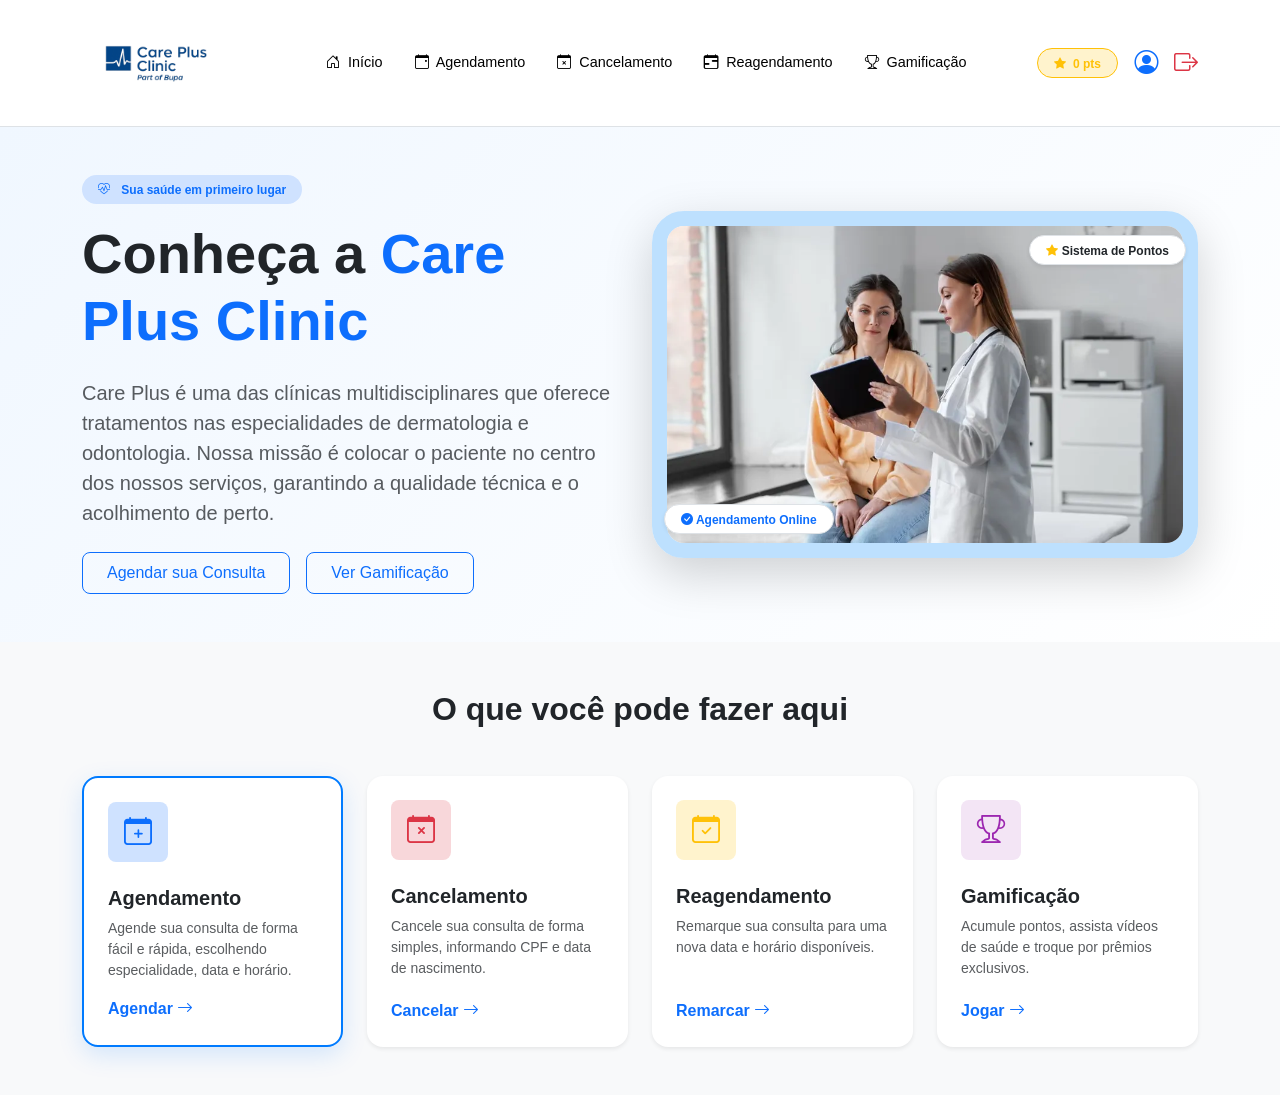
==== src/pages/index.html @ 4ae7d3d8 "MERGE" ====
<!DOCTYPE html>
<html lang="pt-BR">
<head>
    <meta charset="UTF-8">
    <meta name="viewport" content="width=device-width, initial-scale=1.0">
    
    
    <!-- CSS BOOTSTAP -->
    <link href="https://cdn.jsdelivr.net/npm/bootstrap@5.3.3/dist/css/bootstrap.min.css" rel="stylesheet">
    
    <!-- link icone-->
    <link rel="stylesheet" href="https://cdn.jsdelivr.net/npm/bootstrap-icons@1.11.3/font/bootstrap-icons.min.css">
    
    <!-- CSS externo -->
    <link rel="stylesheet" href="../css/index.css">

    <title>Care Plus - Home</title>
</head>


<body>

    <!-- Navbar -->
    <nav class="navbar navbar-expand-lg navbar-light bg-white border-bottom sticky-top">
        <div class="container">
            <a class="navbar-brand d-flex align-items-center" href="../pages/index.html">
                <img src="../images/LogoCarePlus.png" alt="Logo" class="me-2">
            </a>
            
            <button class="navbar-toggler" type="button" data-bs-toggle="collapse" data-bs-target="#navbarNav">
                <span class="navbar-toggler-icon"></span>
            </button>

            <div class="collapse navbar-collapse" id="navbarNav">
                <ul class="navbar-nav mx-auto mb-2 mb-lg-0 gap-3">
                    <li class="nav-item"><a class="nav-link " href="../pages/index.html"><i class="bi bi-house-door me-1"></i> Início</a></li>
                    <li class="nav-item"><a class="nav-link" href="../pages/agendamento.html"><i class="bi bi-calendar-event me-1"></i> Agendamento</a></li>
                    <li class="nav-item"><a class="nav-link" href="#"><i class="bi bi-calendar-x me-1"></i> Cancelamento</a></li>
                    <li class="nav-item"><a class="nav-link" href="../pages/reagendamento.html"><i class="bi bi-calendar-range me-1"></i> Reagendamento</a></li>
                    <li class="nav-item"><a class="nav-link" href="../pages/game.html"><i class="bi bi-trophy me-1"></i> Gamificação</a></li>
                </ul>
                <div class="d-flex align-items-center gap-3">
                    <span class="badge rounded-pill bg-warning-subtle text-warning border border-warning px-3 py-2">
                        <i class="bi bi-star-fill me-1"></i> 0 pts
                    </span>
                    <a href="#" class="text-primary fs-4"><i class="bi bi-person-circle"></i></a>
                    <a href="login.html" class="text-danger fs-4"><i class="bi bi-box-arrow-right"></i></a>
                </div>
            </div>
        </div>
    </nav>

    <header class="hero-section py-5">
        <div class="container">
            <div class="row align-items-center">
                <div class="col-lg-6 mb-5 mb-lg-0">
                    <span class="badge rounded-pill bg-primary-subtle text-primary mb-3 px-3 py-2">
                        <i class="bi bi-heart-pulse me-2"></i> Sua saúde em primeiro lugar
                    </span>
                    <h1 class="display-4 fw-bold mb-4">Conheça a <span class="text-primary">Care Plus Clinic</span></h1>
                    <p class="text-muted lead mb-4">
                        Care Plus é uma das clínicas multidisciplinares que oferece tratamentos nas especialidades de dermatologia e odontologia. Nossa missão é colocar o paciente no centro dos nossos serviços, garantindo a qualidade técnica e o acolhimento de perto.
                    </p>
                    <div class="d-flex gap-3">
                        <button onclick="irParaAgendamento()" class="btn btn-outline-primary px-4 py-2 rounded-3">Agendar sua Consulta</button>
                        <button onclick="irParaGamificacao()" class="btn btn-outline-primary px-4 py-2 rounded-3">Ver Gamificação</button>
                    </div>
                </div>
                <div class="col-lg-6 text-center position-relative">
                    <div class="image-container shadow-lg rounded-5 overflow-hidden">
                        <img src="../images/medico.jpg" alt="Médico" class="img-fluid">
                        
                        <span class="position-absolute top-0 end-0 m-4 badge bg-white text-dark shadow-sm py-2 px-3 rounded-pill border">
                            <i class="bi bi-star-fill text-warning"></i> Sistema de Pontos
                        </span>
                        <span class="position-absolute bottom-0 start-0 m-4 badge bg-white text-primary shadow-sm py-2 px-3 rounded-pill border">
                            <i class="bi bi-check-circle-fill"></i> Agendamento Online
                        </span>
                    </div>
                </div>
            </div>
        </div>
    </header>

    <!-- Services Section -->
    <section class="services-section py-5 bg-light">
        <div class="container">
            <h2 class="text-center fw-bold mb-5">O que você pode fazer aqui</h2>
            <div class="row g-4">
                <!-- Card 1 -->
                <div class="col-md-3">
                    <div class="card h-100 border-0 shadow-sm p-4 rounded-4 service-card active-card">
                        <div class="icon-box bg-primary-subtle rounded-3 mb-4">
                            <i class="bi bi-calendar-plus text-primary fs-3"></i>
                        </div>
                        <h4 class="fw-bold h5">Agendamento</h4>
                        <p class="text-muted small">Agende sua consulta de forma fácil e rápida, escolhendo especialidade, data e horário.</p>
                        <a href="../pages/agendamento.html" class="mt-auto text-decoration-none fw-bold">Agendar <i class="bi bi-arrow-right"></i></a>
                    </div>
                </div>
                <!-- Card 2 -->
                <div class="col-md-3">
                    <div class="card h-100 border-0 shadow-sm p-4 rounded-4 service-card">
                        <div class="icon-box bg-danger-subtle rounded-3 mb-4">
                            <i class="bi bi-calendar-x text-danger fs-3"></i>
                        </div>
                        <h4 class="fw-bold h5">Cancelamento</h4>
                        <p class="text-muted small">Cancele sua consulta de forma simples, informando CPF e data de nascimento.</p>
                        <a href="#" class="mt-auto text-decoration-none fw-bold">Cancelar <i class="bi bi-arrow-right"></i></a>
                    </div>
                </div>
                <!-- Card 3 -->
                <div class="col-md-3">
                    <div class="card h-100 border-0 shadow-sm p-4 rounded-4 service-card">
                        <div class="icon-box bg-warning-subtle rounded-3 mb-4">
                            <i class="bi bi-calendar-check text-warning fs-3"></i>
                        </div>
                        <h4 class="fw-bold h5">Reagendamento</h4>
                        <p class="text-muted small">Remarque sua consulta para uma nova data e horário disponíveis.</p>
                        <a href="../pages/reagendamento.html" class="mt-auto text-decoration-none fw-bold">Remarcar <i class="bi bi-arrow-right"></i></a>
                    </div>
                </div>
                <!-- Card 4 -->
                <div class="col-md-3">
                    <div class="card h-100 border-0 shadow-sm p-4 rounded-4 service-card">
                        <div class="icon-box bg-purple-subtle rounded-3 mb-4">
                            <i class="bi bi-trophy text-purple fs-3"></i>
                        </div>
                        <h4 class="fw-bold h5">Gamificação</h4>
                        <p class="text-muted small">Acumule pontos, assista vídeos de saúde e troque por prêmios exclusivos.</p>
                        <a href="../pages/game.html" class="mt-auto text-decoration-none fw-bold">Jogar <i class="bi bi-arrow-right"></i></a>
                    </div>
                </div>
            </div>
        </div>
    </section>

    <script src="https://cdn.jsdelivr.net/npm/bootstrap@5.3.3/dist/js/bootstrap.bundle.min.js"></script>
    <script src="../js/index.js"></script>
</body>
</html>
---- src/css/index.css ----
body {
    font-family: 'Segoe UI', Tahoma, Geneva, Verdana, sans-serif;
    background-color: #f8faff;
}


.nav-link {
    font-size: 0.9rem;
    color: black ;
}

.nav-link.active, .nav-link:hover {
    color: #007bff;
}

.hero-section {
    background: linear-gradient(135deg, #f0f7ff 0%, #ffffff 100%);
}

.image-container {
    border: 15px solid #bde0fe;
    transition: transform 0.3s ease;
}

.image-container:hover {
    transform: scale(1.02);
}


.service-card {
    transition: all 0.3s ease;
    cursor: pointer;
}

.service-card:hover {
    transform: translateY(-10px);
    box-shadow: 0 1rem 3rem rgba(0,0,0,.1) !important;
}

.service-card.active-card {
    border: 2px solid #007bff !important;
    background-color: #ffffff;
    box-shadow: 0 0.5rem 1.5rem rgba(0, 123, 255, 0.15) !important;
}

.icon-box {
    width: 60px;
    height: 60px;
    display: flex;
    align-items: center;
    justify-content: center;
}

.bg-purple-subtle {
    background-color:#f3e5f5;
}

.text-purple {
    color: #9c27b0;
}

.me-2{
    max-width: 150px;
}
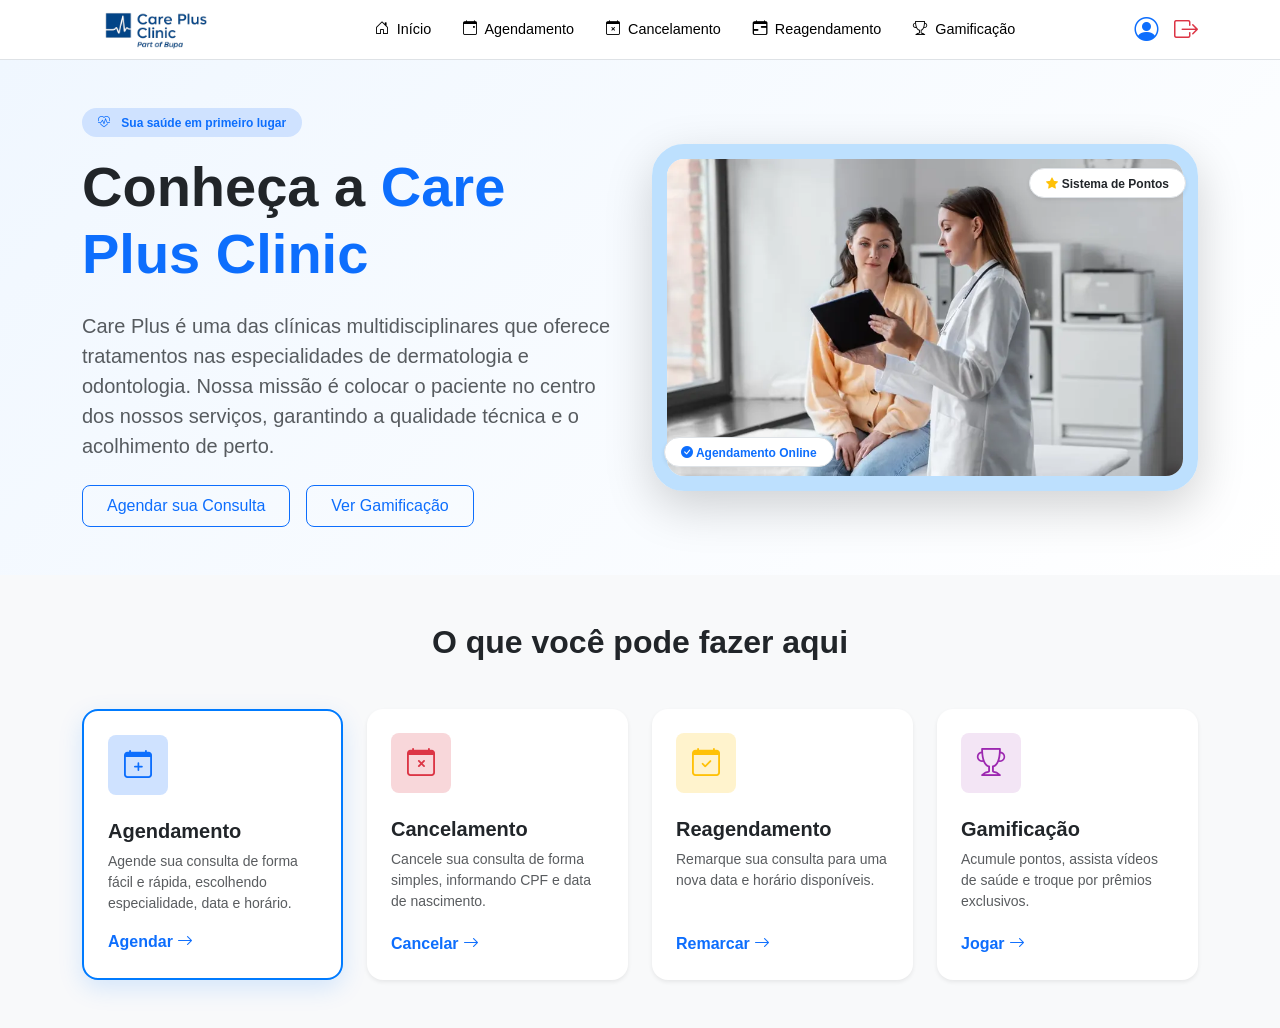
==== commit 618149c5: "remove stars" ====
--- a/src/pages/index.html
+++ b/src/pages/index.html
@@ -10,6 +10,10 @@
     
     <!-- link icone-->
     <link rel="stylesheet" href="https://cdn.jsdelivr.net/npm/bootstrap-icons@1.11.3/font/bootstrap-icons.min.css">
+
+    <!-- Google Fonts -->
+    <link href="https://fonts.googleapis.com/css2?family=Montserrat:wght@300;400;500;600;700;800;900&display=swap"
+        rel="stylesheet">
     
     <!-- CSS externo -->
     <link rel="stylesheet" href="../css/index.css">
@@ -35,13 +39,11 @@
                 <ul class="navbar-nav mx-auto mb-2 mb-lg-0 gap-3">
                     <li class="nav-item"><a class="nav-link " href="../pages/index.html"><i class="bi bi-house-door me-1"></i> Início</a></li>
                     <li class="nav-item"><a class="nav-link" href="../pages/agendamento.html"><i class="bi bi-calendar-event me-1"></i> Agendamento</a></li>
-                    <li class="nav-item"><a class="nav-link" href="#"><i class="bi bi-calendar-x me-1"></i> Cancelamento</a></li>
+                    <li class="nav-item"><a class="nav-link" href="../pages/cancelation.html"><i class="bi bi-calendar-x me-1"></i> Cancelamento</a></li>
                     <li class="nav-item"><a class="nav-link" href="../pages/reagendamento.html"><i class="bi bi-calendar-range me-1"></i> Reagendamento</a></li>
                     <li class="nav-item"><a class="nav-link" href="../pages/game.html"><i class="bi bi-trophy me-1"></i> Gamificação</a></li>
                 </ul>
                 <div class="d-flex align-items-center gap-3">
-                    <span class="badge rounded-pill bg-warning-subtle text-warning border border-warning px-3 py-2">
-                        <i class="bi bi-star-fill me-1"></i> 0 pts
                     </span>
                     <a href="#" class="text-primary fs-4"><i class="bi bi-person-circle"></i></a>
                     <a href="login.html" class="text-danger fs-4"><i class="bi bi-box-arrow-right"></i></a>
@@ -106,7 +108,7 @@
                         </div>
                         <h4 class="fw-bold h5">Cancelamento</h4>
                         <p class="text-muted small">Cancele sua consulta de forma simples, informando CPF e data de nascimento.</p>
-                        <a href="#" class="mt-auto text-decoration-none fw-bold">Cancelar <i class="bi bi-arrow-right"></i></a>
+                        <a href="../pages/cancelation.html" class="mt-auto text-decoration-none fw-bold">Cancelar <i class="bi bi-arrow-right"></i></a>
                     </div>
                 </div>
                 <!-- Card 3 -->
--- a/src/css/index.css
+++ b/src/css/index.css
@@ -1,16 +1,77 @@
 body {
-    font-family: 'Segoe UI', Tahoma, Geneva, Verdana, sans-serif;
+    font-family: 'Montserrat', sans-serif;
     background-color: #f8faff;
 }
 
 
-.nav-link {
+.navbar {
+    background: #fff;
+    border-bottom: 1px solid #e5e5e5;
+    height: 60px;
+    padding: 0;
+}
+
+.navbar .container {
+    height: 100%;
+}
+
+.navbar-brand img {
+    height: auto;
+    width: auto;
+}
+
+
+.navbar .logo-wrap {
+    display: flex;
+    align-items: center;
+    gap: 6px;
+    text-decoration: none;
+}
+
+.navbar .logo-icon {
+    width: 32px;
+    height: 32px;
+    background: var(--azul);
+    border-radius: 6px;
+    display: flex;
+    align-items: center;
+    justify-content: center;
+    color: #fff;
+    font-size: 14px;
+}
+
+.navbar .logo-text {
+    line-height: 1.1;
+}
+
+.navbar .logo-text span:first-child {
+    display: block;
+    font-size: 11px;
+    font-weight: 700;
+    color: var(--azul);
+}
+
+.navbar .logo-text span:last-child {
+    display: block;
+    font-size: 9px;
+    color: var(--muted);
+    letter-spacing: 0.04em;
+}
+
+.navbar-nav .nav-link {
+    color: var(--muted);
+    padding: 4px 10px;
     font-size: 0.9rem;
     color: black ;
 }
 
-.nav-link.active, .nav-link:hover {
-    color: #007bff;
+
+.navbar-nav .nav-link:hover {
+    color: var(--azul);
+}
+
+.me-2{
+    max-width: 150px;
 }
 
 .hero-section {
@@ -59,6 +120,3 @@
     color: #9c27b0;
 }
 
-.me-2{
-    max-width: 150px;
-}
